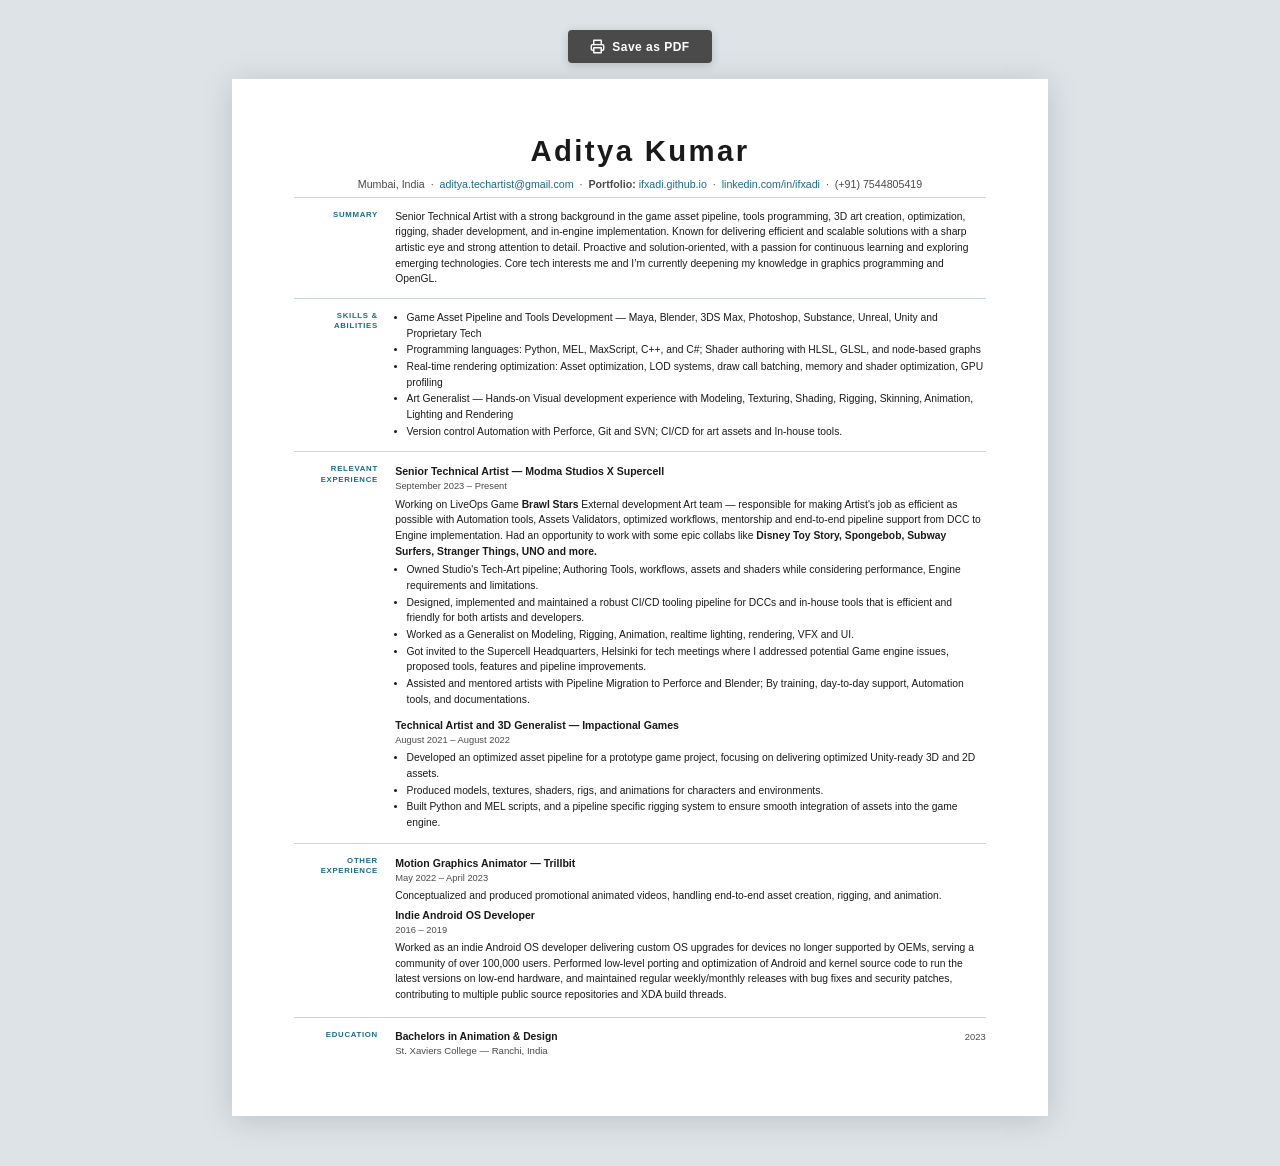
==== resume.html @ 78620d68 "updates" ====
<!DOCTYPE html>
<html lang="en">
<head>
    <meta charset="UTF-8">
    <meta name="viewport" content="width=device-width, initial-scale=1.0">
    <title>Aditya Kumar – Technical Artist Resume</title>
    <style>
        *, *::before, *::after {
            box-sizing: border-box;
            margin: 0;
            padding: 0;
        }

        :root {
            --accent: #1a6b8a;
            --text: #1a1a1a;
            --muted: #4a4a4a;
            --line: #c8d6dc;
        }

        body {
            font-family: Arial, Helvetica, sans-serif;
            background: #dde3e7;
            display: flex;
            flex-direction: column;
            align-items: center;
            padding: 30px 16px 50px;
            min-height: 100vh;
        }

        /* Print button */
        .print-btn {
            display: flex;
            align-items: center;
            gap: 7px;
            margin-bottom: 16px;
            background: #4a4a4a;
            color: #fff;
            border: none;
            padding: 9px 22px;
            font-family: Arial, Helvetica, sans-serif;
            font-size: 12px;
            font-weight: bold;
            letter-spacing: 0.04em;
            cursor: pointer;
            border-radius: 4px;
            box-shadow: 0 2px 10px rgba(0,0,0,0.18);
            transition: background 0.15s;
        }

            .print-btn:hover {
                background: #135570;
            }

            .print-btn svg {
                flex-shrink: 0;
            }

        .page {
            width: 8.5in;
            background: #fff;
            box-shadow: 0 4px 30px rgba(0,0,0,0.15);
            padding: 0.52in 0.65in 0.48in 0.65in;
            /* base font scaled to 90% of original 9pt */
            font-size: 8.1pt;
            line-height: 1.52;
            color: var(--text);
        }

        /* Header */
        .header {
            text-align: center;
            padding-bottom: 0.04in;
            border-bottom: 1.5px solid var(--line);
        }

            .header h1 {
                font-family: 'Montserrat', sans-serif;
                font-size: 22pt;
                font-weight: 700;
                letter-spacing: 0.08em;
                color: var(--text);
            }

            .header .contact {
                margin-top: 3px;
                /* 8pt × 0.9 */
                font-size: 8.0pt;
                color: var(--muted);
            }

                .header .contact a {
                    color: var(--accent);
                    text-decoration: none;
                }

        /* Sections */
        .section {
            display: table;
            width: 100%;
            padding: 0.115in 0;
            border-bottom: 1px solid var(--line);
        }

            .section:last-child {
                border-bottom: none;
            }

        .label {
            display: table-cell;
            width: 1.05in;
            padding-right: 0.18in;
            text-align: right;
            vertical-align: top;
            /* 6.5pt × 0.9 */
            font-size: 5.85pt;
            font-weight: bold;
            letter-spacing: 0.09em;
            text-transform: uppercase;
            color: var(--accent);
            padding-top: 1px;
            line-height: 1.3;
        }

        .body {
            display: table-cell;
            vertical-align: top;
            /* 8.6pt × 0.9 */
            font-size: 7.74pt;
            line-height: 1.52;
        }

        ul.skills, ul.bullets {
            padding-left: 1.1em;
            list-style: disc;
        }

            ul.skills li, ul.bullets li {
                margin-bottom: 1px;
            }

        .job {
            margin-bottom: 0.1in;
        }

            .job:last-child {
                margin-bottom: 0;
            }

        .job-header {
            font-weight: bold;
            /* 8.8pt × 0.9 */
            font-size: 7.92pt;
            color: var(--text);
        }

        .job-date {
            /* 7.8pt × 0.9 */
            font-size: 7.02pt;
            color: var(--muted);
            margin-bottom: 3px;
        }

        .job-prose {
            margin-bottom: 3px;
        }

        .edu-row {
            display: flex;
            justify-content: space-between;
            align-items: baseline;
        }

        .edu-degree {
            font-weight: bold;
            /* 8.6pt × 0.9 */
            font-size: 7.74pt;
        }

        .edu-school {
            /* 8pt × 0.9 */
            font-size: 7.2pt;
            color: var(--muted);
        }

        .edu-year {
            /* 7.8pt × 0.9 */
            font-size: 7.02pt;
            color: var(--muted);
            white-space: nowrap;
            margin-left: 8px;
        }

        /* Print */
        @media print {
            html, body {
                width: 100%;
                margin: 0;
                padding: 0;
                background: #fff;
                display: block;
                -webkit-print-color-adjust: exact;
                print-color-adjust: exact;
            }

            .print-btn {
                display: none;
            }

            .page {
                width: 100%;
                box-shadow: none;
                padding: 0.48in 0.60in 0.44in 0.60in;
            }

            @page {
                size: 8.5in 10.4in;
                margin: 0;
            }

            a {
                color: var(--accent) !important;
                text-decoration: underline !important;
            }
        }
    </style>
</head>
<body>

    <button class="print-btn" onclick="window.print()">
        <svg width="15" height="15" viewBox="0 0 24 24" fill="none" stroke="currentColor" stroke-width="2.2" stroke-linecap="round" stroke-linejoin="round">
            <polyline points="6 9 6 2 18 2 18 9" />
            <path d="M6 18H4a2 2 0 0 1-2-2v-5a2 2 0 0 1 2-2h16a2 2 0 0 1 2 2v5a2 2 0 0 1-2 2h-2" />
            <rect x="6" y="14" width="12" height="8" />
        </svg>
        Save as PDF
    </button>

    <div class="page">

        <!-- Header -->
        <div class="header">
            <h1>Aditya Kumar</h1>
            <div class="contact">
                Mumbai, India &nbsp;&middot;&nbsp;
                <a href="mailto:aditya.techartist@gmail.com">aditya.techartist@gmail.com</a> &nbsp;&middot;&nbsp;
                <strong>Portfolio:</strong>
                <a href="https://ifxadi.github.io">ifxadi.github.io</a>  &nbsp;&middot;&nbsp;
    <a href="https://linkedin.com/in/ifxadi">linkedin.com/in/ifxadi</a> &nbsp;&middot;&nbsp;
    (+91) 7544805419

</div>
        </div>

        <!-- Summary -->
        <div class="section">
            <div class="label">Summary</div>
            <div class="body">
                Senior Technical Artist with a strong background in the game asset pipeline, tools programming, 3D art creation, optimization, rigging, shader development, and in-engine implementation. Known for delivering efficient and scalable solutions with a sharp artistic eye and strong attention to detail. Proactive and solution-oriented, with a passion for continuous learning and exploring emerging technologies. Core tech interests me and I’m currently deepening my knowledge in graphics programming and OpenGL.
            </div>
        </div>

        <!-- Skills -->
        <div class="section">
            <div class="label">Skills &amp; Abilities</div>
            <div class="body">
                <ul class="skills">
                    <li>Game Asset Pipeline and Tools Development &mdash; Maya, Blender, 3DS Max, Photoshop, Substance, Unreal, Unity and Proprietary Tech</li>
                    <li>Programming languages: Python, MEL, MaxScript, C++, and C#; Shader authoring with HLSL, GLSL, and node-based graphs</li>
                    <li>Real-time rendering optimization: Asset optimization, LOD systems, draw call batching, memory and shader optimization, GPU profiling</li>
                    <li>Art Generalist &mdash; Hands-on Visual development experience with Modeling, Texturing, Shading, Rigging, Skinning, Animation, Lighting and Rendering</li>
                    <li>Version control Automation with Perforce, Git and SVN; CI/CD for art assets and In-house tools.</li>
                </ul>
            </div>
        </div>

        <!-- Relevant Experience -->
        <div class="section">
            <div class="label">Relevant Experience</div>
            <div class="body">

                <div class="job">
                    <div class="job-header">Senior Technical Artist &mdash; Modma Studios X Supercell </div>
                    <div class="job-date">September 2023 &ndash; Present</div>
                    <p class="job-prose">Working on LiveOps Game <strong>Brawl Stars</strong> External development Art team &mdash; responsible for making Artist's job as efficient as possible with Automation tools, Assets Validators, optimized workflows, mentorship and end-to-end pipeline support from DCC to Engine implementation. Had an opportunity to work with some epic collabs like <strong>Disney Toy Story, Spongebob, Subway Surfers, Stranger Things, UNO and more.</strong></p>
                    <ul class="bullets">
                        <li>Owned Studio's Tech-Art pipeline; Authoring Tools, workflows, assets and shaders while considering performance, Engine requirements and limitations.</li>
                        <li>Designed, implemented and maintained a robust CI/CD tooling pipeline for DCCs and in-house tools that is efficient and friendly for both artists and developers.</li>
                        <li>Worked as a Generalist on Modeling, Rigging, Animation, realtime lighting, rendering, VFX and UI.</li>
                        <li>Got invited to the Supercell Headquarters, Helsinki for tech meetings where I addressed potential Game engine issues, proposed tools, features and pipeline improvements.</li>
                        <li>Assisted and mentored artists with Pipeline Migration to Perforce and Blender; By training, day-to-day support, Automation tools, and documentations.</li>
                    </ul>
                </div>

                <div class="job">
                    <div class="job-header">Technical Artist and 3D Generalist &mdash; Impactional Games</div>
                    <div class="job-date">August 2021 &ndash; August 2022</div>
                    <ul class="bullets">
                        <li>Developed an optimized asset pipeline for a prototype game project, focusing on delivering optimized Unity-ready 3D and 2D assets.</li>
                        <li>Produced models, textures, shaders, rigs, and animations for characters and environments.</li>
                        <li>Built Python and MEL scripts, and a pipeline specific rigging system to ensure smooth integration of assets into the game engine.</li>
                    </ul>
                </div>

            </div>
        </div>

        <!-- Other Experience -->
        <div class="section">
            <div class="label">Other Experience</div>
            <div class="body">
                <div class="job">
                    <div class="job-header">Motion Graphics Animator &mdash; Trillbit</div>
                    <div class="job-date">May 2022 &ndash; April 2023</div>
                    <p class="job-prose">Conceptualized and produced promotional animated videos, handling end-to-end asset creation, rigging, and animation.</p>
                    <div class="job-header">Indie Android OS Developer</div>
                    <div class="job-date">2016 &ndash; 2019</div>
                    <p class="job-prose">Worked as an indie Android OS developer delivering custom OS upgrades for devices no longer supported by OEMs, serving a community of over 100,000 users. Performed low-level porting and optimization of Android and kernel source code to run the latest versions on low-end hardware, and maintained regular weekly/monthly releases with bug fixes and security patches, contributing to multiple public source repositories and XDA build threads.</p>
                </div>
            </div>
        </div>

        <!-- Education -->
        <div class="section">
            <div class="label">Education</div>
            <div class="body">
                <div class="edu-row">
                    <div>
                        <div class="edu-degree">Bachelors in Animation &amp; Design</div>
                        <div class="edu-school">St. Xaviers College &mdash; Ranchi, India</div>
                    </div>
                    <div class="edu-year">2023</div>
                </div>
            </div>
        </div>

    </div><!-- .page -->

</body>
</html>
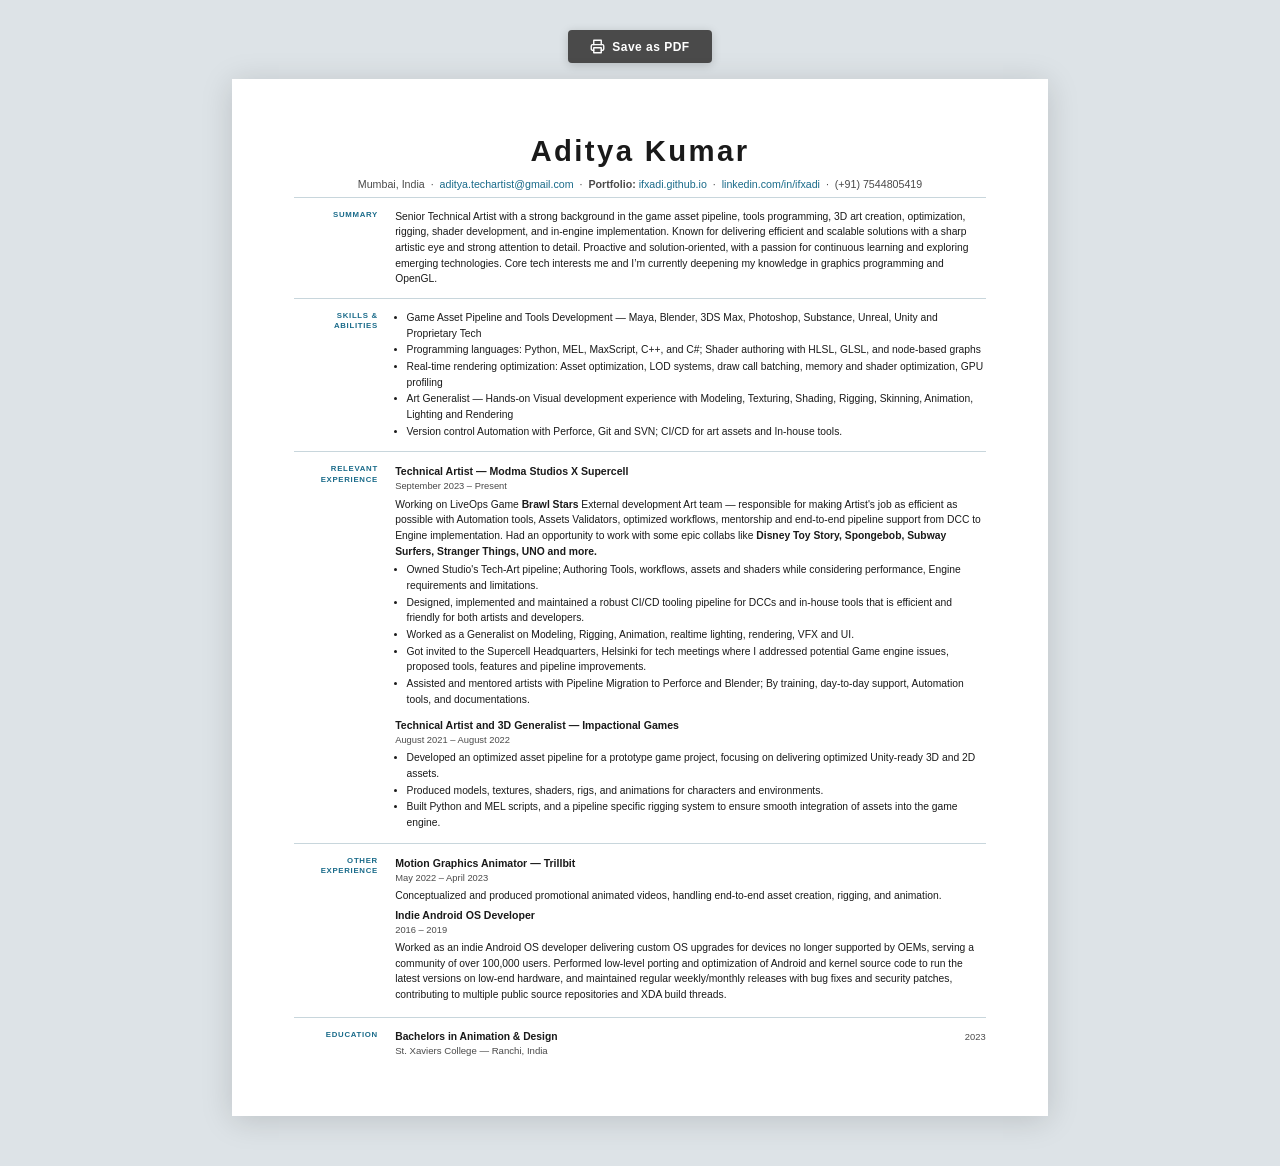
==== commit 5de0c35f: "Add earendel to portfolio" ====
--- a/resume.html
+++ b/resume.html
@@ -280,7 +280,7 @@
             <div class="body">
 
                 <div class="job">
-                    <div class="job-header">Senior Technical Artist &mdash; Modma Studios X Supercell </div>
+                    <div class="job-header">Technical Artist &mdash; Modma Studios X Supercell </div>
                     <div class="job-date">September 2023 &ndash; Present</div>
                     <p class="job-prose">Working on LiveOps Game <strong>Brawl Stars</strong> External development Art team &mdash; responsible for making Artist's job as efficient as possible with Automation tools, Assets Validators, optimized workflows, mentorship and end-to-end pipeline support from DCC to Engine implementation. Had an opportunity to work with some epic collabs like <strong>Disney Toy Story, Spongebob, Subway Surfers, Stranger Things, UNO and more.</strong></p>
                     <ul class="bullets">
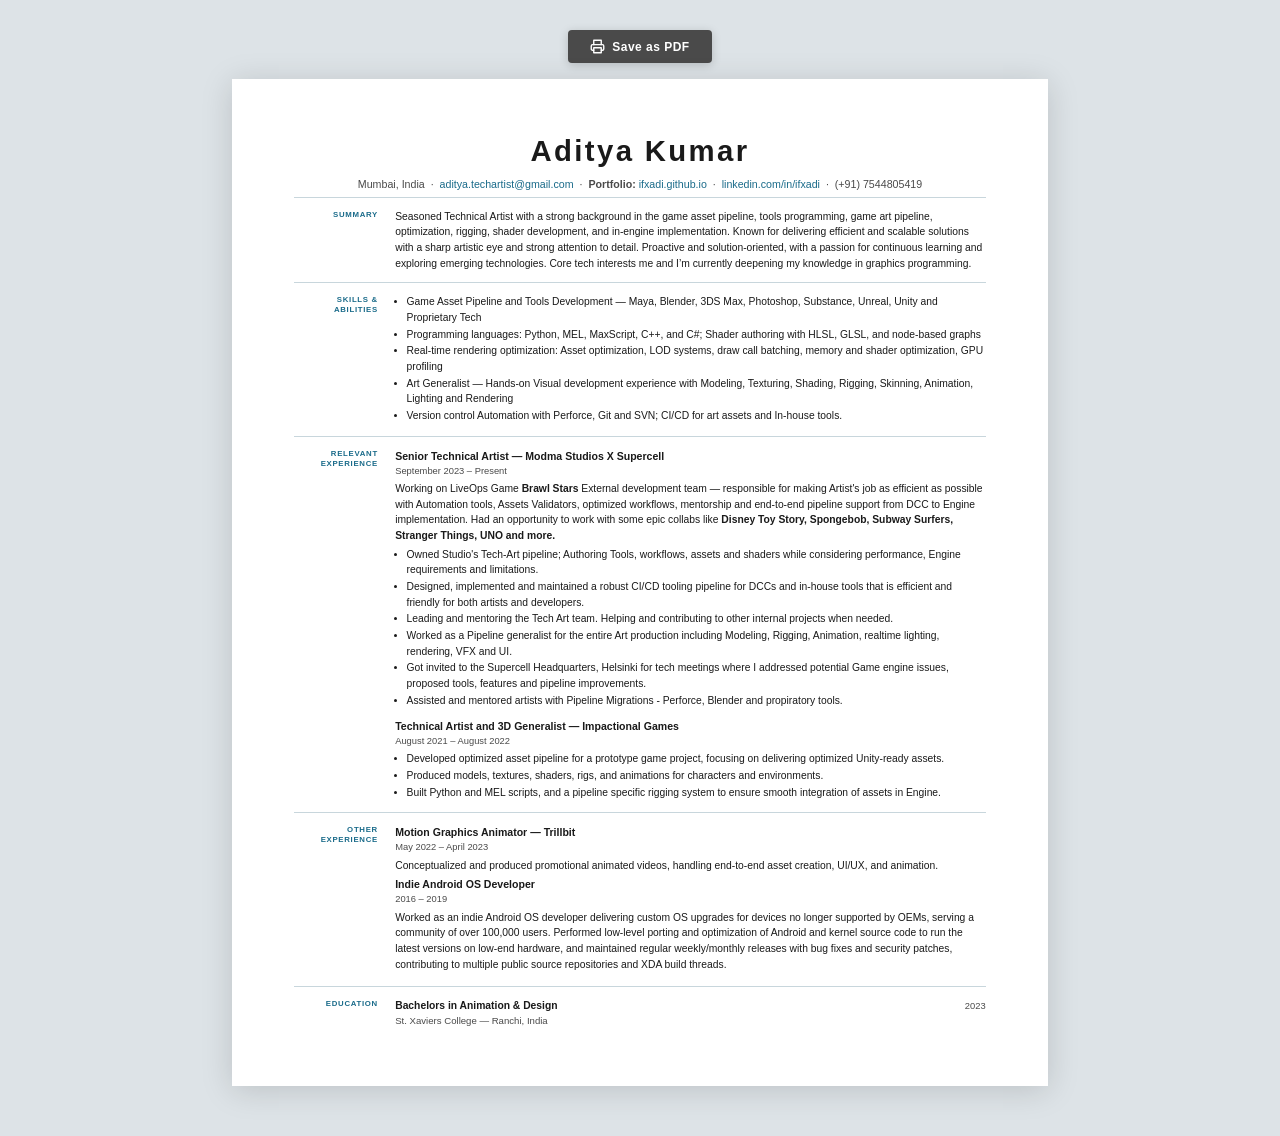
==== commit 8753ac50: "update resume" ====
--- a/resume.html
+++ b/resume.html
@@ -256,7 +256,7 @@
         <div class="section">
             <div class="label">Summary</div>
             <div class="body">
-                Senior Technical Artist with a strong background in the game asset pipeline, tools programming, 3D art creation, optimization, rigging, shader development, and in-engine implementation. Known for delivering efficient and scalable solutions with a sharp artistic eye and strong attention to detail. Proactive and solution-oriented, with a passion for continuous learning and exploring emerging technologies. Core tech interests me and I’m currently deepening my knowledge in graphics programming and OpenGL.
+                 Seasoned Technical Artist with a strong background in the game asset pipeline, tools programming, game art pipeline, optimization, rigging, shader development, and in-engine implementation. Known for delivering efficient and scalable solutions with a sharp artistic eye and strong attention to detail. Proactive and solution-oriented, with a passion for continuous learning and exploring emerging technologies. Core tech interests me and I’m currently deepening my knowledge in graphics programming.
             </div>
         </div>
 
@@ -280,15 +280,16 @@
             <div class="body">
 
                 <div class="job">
-                    <div class="job-header">Technical Artist &mdash; Modma Studios X Supercell </div>
+                    <div class="job-header">Senior Technical Artist &mdash; Modma Studios X Supercell </div>
                     <div class="job-date">September 2023 &ndash; Present</div>
-                    <p class="job-prose">Working on LiveOps Game <strong>Brawl Stars</strong> External development Art team &mdash; responsible for making Artist's job as efficient as possible with Automation tools, Assets Validators, optimized workflows, mentorship and end-to-end pipeline support from DCC to Engine implementation. Had an opportunity to work with some epic collabs like <strong>Disney Toy Story, Spongebob, Subway Surfers, Stranger Things, UNO and more.</strong></p>
+                    <p class="job-prose">Working on LiveOps Game <strong>Brawl Stars</strong> External development team &mdash; responsible for making Artist's job as efficient as possible with Automation tools, Assets Validators, optimized workflows, mentorship and end-to-end pipeline support from DCC to Engine implementation. Had an opportunity to work with some epic collabs like <strong>Disney Toy Story, Spongebob, Subway Surfers, Stranger Things, UNO and more.</strong></p>
                     <ul class="bullets">
                         <li>Owned Studio's Tech-Art pipeline; Authoring Tools, workflows, assets and shaders while considering performance, Engine requirements and limitations.</li>
                         <li>Designed, implemented and maintained a robust CI/CD tooling pipeline for DCCs and in-house tools that is efficient and friendly for both artists and developers.</li>
-                        <li>Worked as a Generalist on Modeling, Rigging, Animation, realtime lighting, rendering, VFX and UI.</li>
+                        <li>Leading and mentoring the Tech Art team. Helping and contributing to other internal projects when needed.</li>
+                        <li>Worked as a Pipeline generalist for the entire Art production including Modeling, Rigging, Animation, realtime lighting, rendering, VFX and UI.</li>
                         <li>Got invited to the Supercell Headquarters, Helsinki for tech meetings where I addressed potential Game engine issues, proposed tools, features and pipeline improvements.</li>
-                        <li>Assisted and mentored artists with Pipeline Migration to Perforce and Blender; By training, day-to-day support, Automation tools, and documentations.</li>
+                        <li>Assisted and mentored artists with Pipeline Migrations - Perforce, Blender and propiratory tools.</li>
                     </ul>
                 </div>
 
@@ -296,9 +297,9 @@
                     <div class="job-header">Technical Artist and 3D Generalist &mdash; Impactional Games</div>
                     <div class="job-date">August 2021 &ndash; August 2022</div>
                     <ul class="bullets">
-                        <li>Developed an optimized asset pipeline for a prototype game project, focusing on delivering optimized Unity-ready 3D and 2D assets.</li>
+                        <li>Developed optimized asset pipeline for a prototype game project, focusing on delivering optimized Unity-ready assets.</li>
                         <li>Produced models, textures, shaders, rigs, and animations for characters and environments.</li>
-                        <li>Built Python and MEL scripts, and a pipeline specific rigging system to ensure smooth integration of assets into the game engine.</li>
+                        <li>Built Python and MEL scripts, and a pipeline specific rigging system to ensure smooth integration of assets in Engine.</li>
                     </ul>
                 </div>
 
@@ -312,7 +313,7 @@
                 <div class="job">
                     <div class="job-header">Motion Graphics Animator &mdash; Trillbit</div>
                     <div class="job-date">May 2022 &ndash; April 2023</div>
-                    <p class="job-prose">Conceptualized and produced promotional animated videos, handling end-to-end asset creation, rigging, and animation.</p>
+                    <p class="job-prose">Conceptualized and produced promotional animated videos, handling end-to-end asset creation, UI/UX, and animation.</p>
                     <div class="job-header">Indie Android OS Developer</div>
                     <div class="job-date">2016 &ndash; 2019</div>
                     <p class="job-prose">Worked as an indie Android OS developer delivering custom OS upgrades for devices no longer supported by OEMs, serving a community of over 100,000 users. Performed low-level porting and optimization of Android and kernel source code to run the latest versions on low-end hardware, and maintained regular weekly/monthly releases with bug fixes and security patches, contributing to multiple public source repositories and XDA build threads.</p>
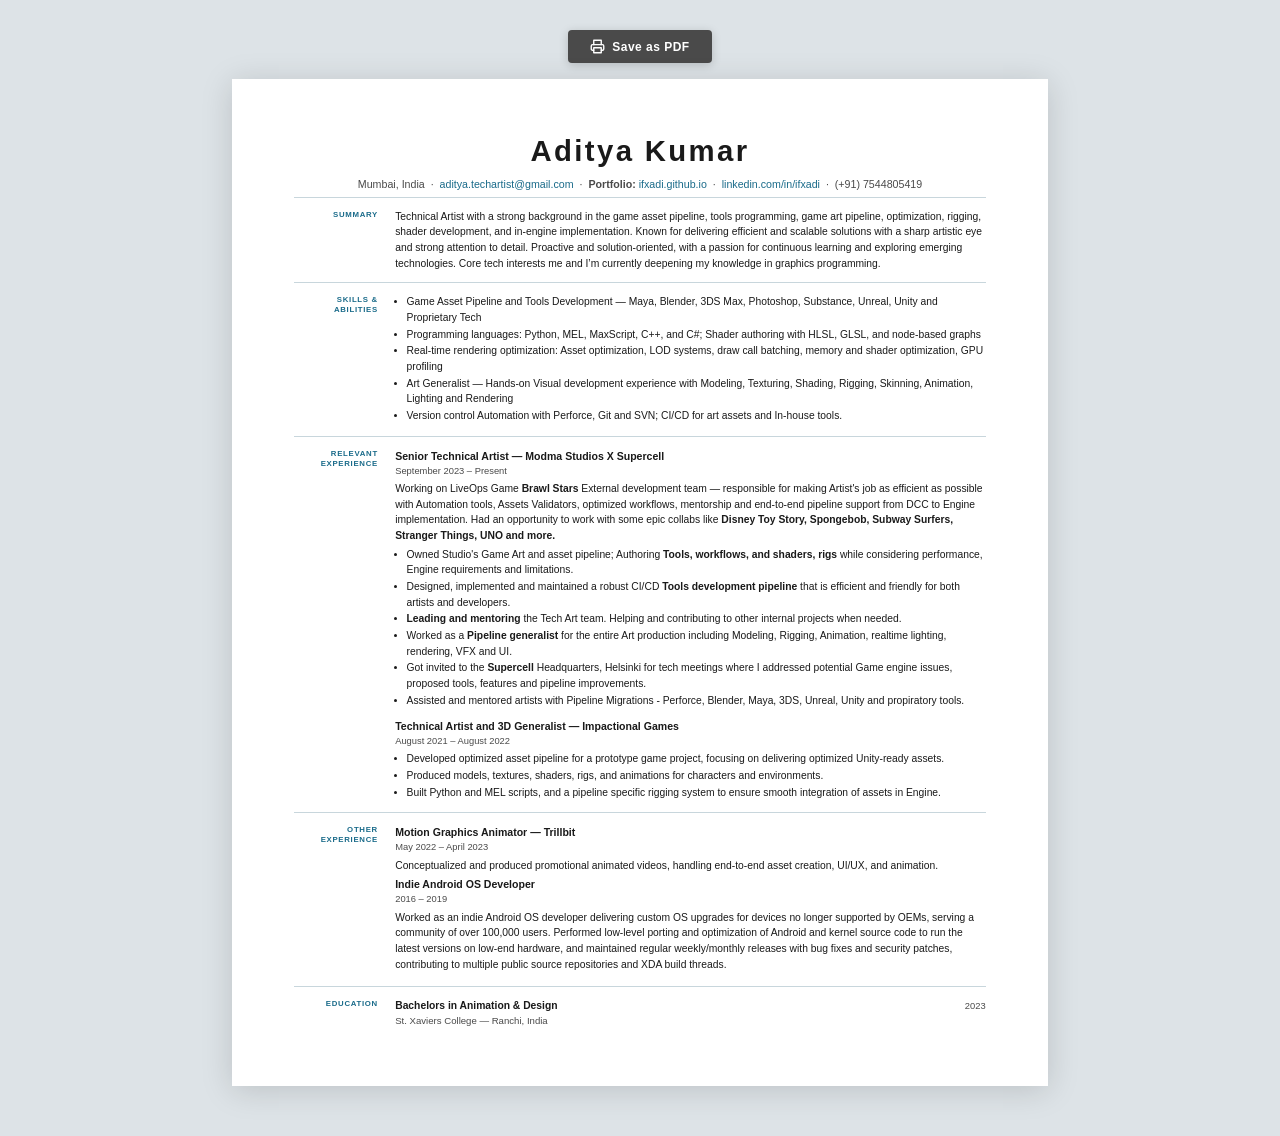
==== commit d3259ad3: "resume update" ====
--- a/resume.html
+++ b/resume.html
@@ -256,7 +256,7 @@
         <div class="section">
             <div class="label">Summary</div>
             <div class="body">
-                 Seasoned Technical Artist with a strong background in the game asset pipeline, tools programming, game art pipeline, optimization, rigging, shader development, and in-engine implementation. Known for delivering efficient and scalable solutions with a sharp artistic eye and strong attention to detail. Proactive and solution-oriented, with a passion for continuous learning and exploring emerging technologies. Core tech interests me and I’m currently deepening my knowledge in graphics programming.
+                Technical Artist with a strong background in the game asset pipeline, tools programming, game art pipeline, optimization, rigging, shader development, and in-engine implementation. Known for delivering efficient and scalable solutions with a sharp artistic eye and strong attention to detail. Proactive and solution-oriented, with a passion for continuous learning and exploring emerging technologies. Core tech interests me and I’m currently deepening my knowledge in graphics programming.
             </div>
         </div>
 
@@ -284,12 +284,12 @@
                     <div class="job-date">September 2023 &ndash; Present</div>
                     <p class="job-prose">Working on LiveOps Game <strong>Brawl Stars</strong> External development team &mdash; responsible for making Artist's job as efficient as possible with Automation tools, Assets Validators, optimized workflows, mentorship and end-to-end pipeline support from DCC to Engine implementation. Had an opportunity to work with some epic collabs like <strong>Disney Toy Story, Spongebob, Subway Surfers, Stranger Things, UNO and more.</strong></p>
                     <ul class="bullets">
-                        <li>Owned Studio's Tech-Art pipeline; Authoring Tools, workflows, assets and shaders while considering performance, Engine requirements and limitations.</li>
-                        <li>Designed, implemented and maintained a robust CI/CD tooling pipeline for DCCs and in-house tools that is efficient and friendly for both artists and developers.</li>
-                        <li>Leading and mentoring the Tech Art team. Helping and contributing to other internal projects when needed.</li>
-                        <li>Worked as a Pipeline generalist for the entire Art production including Modeling, Rigging, Animation, realtime lighting, rendering, VFX and UI.</li>
-                        <li>Got invited to the Supercell Headquarters, Helsinki for tech meetings where I addressed potential Game engine issues, proposed tools, features and pipeline improvements.</li>
-                        <li>Assisted and mentored artists with Pipeline Migrations - Perforce, Blender and propiratory tools.</li>
+                        <li>Owned Studio's Game Art and asset pipeline; Authoring <strong>Tools, workflows, and shaders, rigs</strong> while considering performance, Engine requirements and limitations.</li>
+                        <li>Designed, implemented and maintained a robust CI/CD <strong>Tools development pipeline</strong> that is efficient and friendly for both artists and developers.</li>
+                        <li><strong>Leading and mentoring</strong> the Tech Art team. Helping and contributing to other internal projects when needed.</li>
+                        <li>Worked as a <strong>Pipeline generalist</strong> for the entire Art production including Modeling, Rigging, Animation, realtime lighting, rendering, VFX and UI.</li>
+                        <li>Got invited to the <strong>Supercell</strong> Headquarters, Helsinki for tech meetings where I addressed potential Game engine issues, proposed tools, features and pipeline improvements.</li>
+                        <li>Assisted and mentored artists with Pipeline Migrations - Perforce, Blender, Maya, 3DS, Unreal, Unity and propiratory tools.</li>
                     </ul>
                 </div>
 
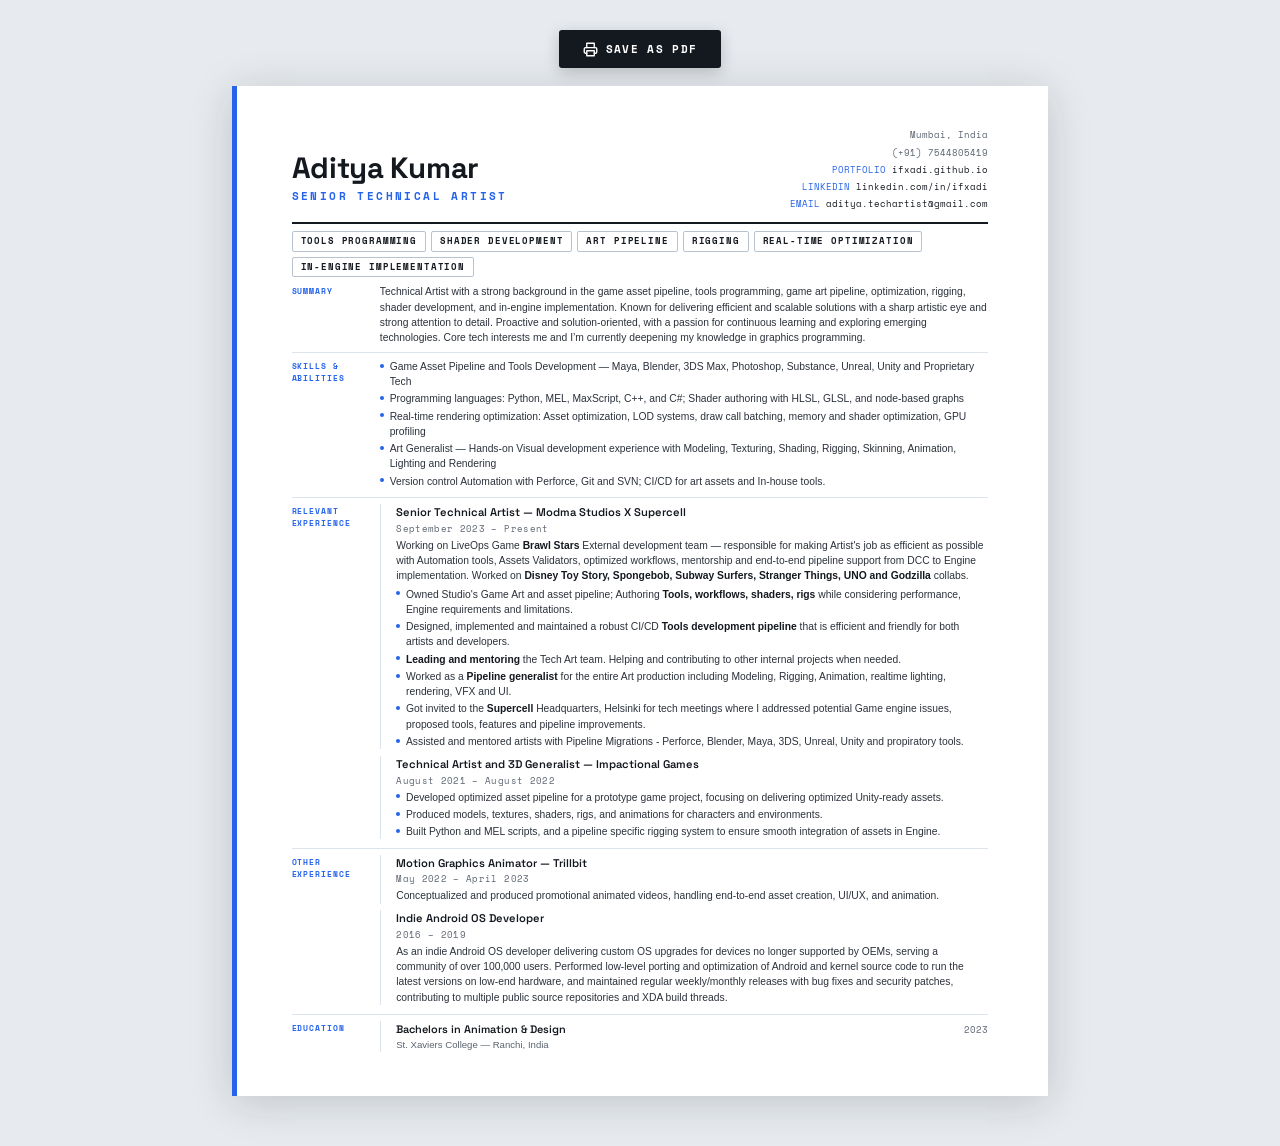
==== commit bde3bc7e: "Website upgrade" ====
--- a/resume.html
+++ b/resume.html
@@ -3,24 +3,28 @@
 <head>
     <meta charset="UTF-8">
     <meta name="viewport" content="width=device-width, initial-scale=1.0">
-    <title>Aditya Kumar – Technical Artist Resume</title>
+    <title>Aditya Kumar – Senior Technical Artist Resume</title>
+    <link rel="preconnect" href="https://fonts.googleapis.com">
+    <link rel="preconnect" href="https://fonts.gstatic.com" crossorigin>
+    <link href="https://fonts.googleapis.com/css2?family=Space+Grotesk:wght@500;600;700&family=Space+Mono:wght@400;700&display=swap" rel="stylesheet">
     <style>
-        *, *::before, *::after {
-            box-sizing: border-box;
-            margin: 0;
-            padding: 0;
-        }
+        *, *::before, *::after { box-sizing: border-box; margin: 0; padding: 0; }
 
         :root {
-            --accent: #1a6b8a;
-            --text: #1a1a1a;
-            --muted: #4a4a4a;
-            --line: #c8d6dc;
+            --accent: #2563eb;
+            --ink: #14181f;
+            --text: #2b313b;
+            --muted: #5b6470;
+            --line: #dde3ea;
+            --line-strong: #b9c2cf;
+            --disp: 'Space Grotesk', 'Segoe UI', Arial, sans-serif;
+            --mono: 'Space Mono', 'Courier New', monospace;
+            --body: Arial, Helvetica, sans-serif;
         }
 
         body {
-            font-family: Arial, Helvetica, sans-serif;
-            background: #dde3e7;
+            font-family: var(--body);
+            background: #e7ebef;
             display: flex;
             flex-direction: column;
             align-items: center;
@@ -28,200 +32,129 @@
             min-height: 100vh;
         }
 
-        /* Print button */
         .print-btn {
-            display: flex;
-            align-items: center;
-            gap: 7px;
-            margin-bottom: 16px;
-            background: #4a4a4a;
-            color: #fff;
-            border: none;
-            padding: 9px 22px;
-            font-family: Arial, Helvetica, sans-serif;
-            font-size: 12px;
-            font-weight: bold;
-            letter-spacing: 0.04em;
-            cursor: pointer;
-            border-radius: 4px;
-            box-shadow: 0 2px 10px rgba(0,0,0,0.18);
+            display: flex; align-items: center; gap: 8px;
+            margin-bottom: 18px;
+            background: var(--ink); color: #fff; border: none;
+            padding: 11px 24px;
+            font-family: var(--mono); font-size: 11px; font-weight: 700;
+            letter-spacing: 0.12em; text-transform: uppercase;
+            cursor: pointer; border-radius: 3px;
+            box-shadow: 0 4px 16px rgba(0,0,0,0.2);
             transition: background 0.15s;
         }
-
-            .print-btn:hover {
-                background: #135570;
-            }
-
-            .print-btn svg {
-                flex-shrink: 0;
-            }
+        .print-btn:hover { background: var(--accent); }
+        .print-btn svg { flex-shrink: 0; }
 
         .page {
             width: 8.5in;
             background: #fff;
-            box-shadow: 0 4px 30px rgba(0,0,0,0.15);
-            padding: 0.52in 0.65in 0.48in 0.65in;
-            /* base font scaled to 90% of original 9pt */
+            box-shadow: 0 6px 40px rgba(20,24,31,0.18);
+            padding: 0.42in 0.62in 0.4in;
             font-size: 8.1pt;
-            line-height: 1.52;
+            line-height: 1.46;
             color: var(--text);
-        }
-
-        /* Header */
+            position: relative;
+        }
+        /* unique accent spine down the left edge */
+        .page::before {
+            content: ""; position: absolute; top: 0; bottom: 0; left: 0;
+            width: 5px; background: var(--accent);
+        }
+
+        /* ── Header ─────────────────────────────────── */
         .header {
-            text-align: center;
-            padding-bottom: 0.04in;
-            border-bottom: 1.5px solid var(--line);
-        }
-
-            .header h1 {
-                font-family: 'Montserrat', sans-serif;
-                font-size: 22pt;
-                font-weight: 700;
-                letter-spacing: 0.08em;
-                color: var(--text);
-            }
-
-            .header .contact {
-                margin-top: 3px;
-                /* 8pt × 0.9 */
-                font-size: 8.0pt;
-                color: var(--muted);
-            }
-
-                .header .contact a {
-                    color: var(--accent);
-                    text-decoration: none;
-                }
-
-        /* Sections */
+            display: flex; justify-content: space-between; align-items: flex-start;
+            gap: 24px; padding-bottom: 0.1in;
+            border-bottom: 2px solid var(--ink);
+        }
+        .header h1 {
+            font-family: var(--disp); font-weight: 700;
+            font-size: 22pt; letter-spacing: -0.01em; line-height: 0.95;
+            color: var(--ink);
+        }
+        .header .role {
+            font-family: var(--mono); font-weight: 700;
+            font-size: 8.2pt; letter-spacing: 0.22em; text-transform: uppercase;
+            color: var(--accent); margin-top: 6px;
+        }
+        .header .contact {
+            font-family: var(--mono); font-size: 7.0pt; line-height: 1.85;
+            color: var(--muted); text-align: right; white-space: nowrap;
+        }
+        .header .contact a { color: var(--ink); text-decoration: none; }
+        .header .contact .lbl { color: var(--accent); }
+
+        /* specialties strip */
+        .specialties {
+            display: flex; flex-wrap: wrap; gap: 5px;
+            padding: 0.075in 0 0.01in;
+        }
+        .chip {
+            font-family: var(--mono); font-size: 6.4pt; font-weight: 700;
+            letter-spacing: 0.1em; text-transform: uppercase;
+            color: var(--ink); border: 1px solid var(--line-strong);
+            padding: 3px 8px; border-radius: 2px;
+        }
+
+        /* ── Sections ───────────────────────────────── */
         .section {
-            display: table;
-            width: 100%;
-            padding: 0.115in 0;
+            display: table; width: 100%;
+            padding: 0.065in 0;
             border-bottom: 1px solid var(--line);
         }
-
-            .section:last-child {
-                border-bottom: none;
-            }
+        .section:last-child { border-bottom: none; }
 
         .label {
-            display: table-cell;
-            width: 1.05in;
-            padding-right: 0.18in;
-            text-align: right;
-            vertical-align: top;
-            /* 6.5pt × 0.9 */
-            font-size: 5.85pt;
-            font-weight: bold;
-            letter-spacing: 0.09em;
-            text-transform: uppercase;
-            color: var(--accent);
-            padding-top: 1px;
-            line-height: 1.3;
-        }
-
-        .body {
-            display: table-cell;
-            vertical-align: top;
-            /* 8.6pt × 0.9 */
-            font-size: 7.74pt;
-            line-height: 1.52;
-        }
-
-        ul.skills, ul.bullets {
-            padding-left: 1.1em;
-            list-style: disc;
-        }
-
-            ul.skills li, ul.bullets li {
-                margin-bottom: 1px;
-            }
-
-        .job {
-            margin-bottom: 0.1in;
-        }
-
-            .job:last-child {
-                margin-bottom: 0;
-            }
-
-        .job-header {
-            font-weight: bold;
-            /* 8.8pt × 0.9 */
-            font-size: 7.92pt;
-            color: var(--text);
-        }
-
+            display: table-cell; width: 0.92in;
+            padding-right: 0.12in; vertical-align: top; padding-top: 1px;
+            font-family: var(--mono); font-size: 6.0pt; font-weight: 700;
+            letter-spacing: 0.12em; text-transform: uppercase;
+            color: var(--accent); line-height: 1.5;
+        }
+        .label .num {
+            display: block; font-size: 6.4pt; color: var(--line-strong);
+            margin-bottom: 2px;
+        }
+
+        .body { display: table-cell; vertical-align: top; font-size: 7.74pt; line-height: 1.48; }
+        .body strong { color: var(--ink); }
+
+        ul.skills, ul.bullets { padding-left: 0; list-style: none; }
+        ul.skills li, ul.bullets li {
+            position: relative; padding-left: 0.95em; margin-bottom: 2px;
+        }
+        ul.skills li::before, ul.bullets li::before {
+            content: ""; position: absolute; left: 0; top: 0.46em;
+            width: 4px; height: 4px; background: var(--accent);
+            border-radius: 50%;
+        }
+
+        .job { margin-bottom: 0.07in; padding-left: 0.16in; border-left: 1px solid var(--line); }
+        .job:last-child { margin-bottom: 0; }
+        .job-header { font-family: var(--disp); font-weight: 600; font-size: 8.4pt; color: var(--ink); }
         .job-date {
-            /* 7.8pt × 0.9 */
-            font-size: 7.02pt;
-            color: var(--muted);
-            margin-bottom: 3px;
-        }
-
-        .job-prose {
-            margin-bottom: 3px;
-        }
-
-        .edu-row {
-            display: flex;
-            justify-content: space-between;
-            align-items: baseline;
-        }
-
-        .edu-degree {
-            font-weight: bold;
-            /* 8.6pt × 0.9 */
-            font-size: 7.74pt;
-        }
-
-        .edu-school {
-            /* 8pt × 0.9 */
-            font-size: 7.2pt;
-            color: var(--muted);
-        }
-
-        .edu-year {
-            /* 7.8pt × 0.9 */
-            font-size: 7.02pt;
-            color: var(--muted);
-            white-space: nowrap;
-            margin-left: 8px;
-        }
-
-        /* Print */
+            font-family: var(--mono); font-size: 6.6pt; letter-spacing: 0.04em;
+            color: var(--muted); margin: 1px 0 3px;
+        }
+        .job-prose { margin-bottom: 3px; }
+
+        .edu-row { display: flex; justify-content: space-between; align-items: baseline; padding-left: 0.16in; border-left: 1px solid var(--line); }
+        .edu-degree { font-family: var(--disp); font-weight: 600; font-size: 8.2pt; color: var(--ink); }
+        .edu-school { font-size: 7.2pt; color: var(--muted); }
+        .edu-year { font-family: var(--mono); font-size: 6.8pt; color: var(--muted); white-space: nowrap; margin-left: 8px; }
+
+        /* ── Print ──────────────────────────────────── */
         @media print {
             html, body {
-                width: 100%;
-                margin: 0;
-                padding: 0;
-                background: #fff;
+                width: 100%; margin: 0; padding: 0; background: #fff;
                 display: block;
-                -webkit-print-color-adjust: exact;
-                print-color-adjust: exact;
+                -webkit-print-color-adjust: exact; print-color-adjust: exact;
             }
-
-            .print-btn {
-                display: none;
-            }
-
-            .page {
-                width: 100%;
-                box-shadow: none;
-                padding: 0.48in 0.60in 0.44in 0.60in;
-            }
-
-            @page {
-                size: 8.5in 10.4in;
-                margin: 0;
-            }
-
-            a {
-                color: var(--accent) !important;
-                text-decoration: underline !important;
-            }
+            .print-btn { display: none; }
+            .page { width: 100%; box-shadow: none; padding: 0.4in 0.58in 0.36in; }
+            @page { size: 8.5in 11in; margin: 0; }
+            .header .contact a, .body a { color: var(--ink) !important; }
         }
     </style>
 </head>
@@ -240,23 +173,34 @@
 
         <!-- Header -->
         <div class="header">
-            <h1>Aditya Kumar</h1>
+            <div style="margin-top: 0.3in;">
+                <h1>Aditya Kumar</h1>
+                <div class="role">Senior Technical Artist</div>
+            </div>
             <div class="contact">
-                Mumbai, India &nbsp;&middot;&nbsp;
-                <a href="mailto:aditya.techartist@gmail.com">aditya.techartist@gmail.com</a> &nbsp;&middot;&nbsp;
-                <strong>Portfolio:</strong>
-                <a href="https://ifxadi.github.io">ifxadi.github.io</a>  &nbsp;&middot;&nbsp;
-    <a href="https://linkedin.com/in/ifxadi">linkedin.com/in/ifxadi</a> &nbsp;&middot;&nbsp;
-    (+91) 7544805419
-
-</div>
+                Mumbai, India<br>
+                (+91) 7544805419<br>
+                <span class="lbl">PORTFOLIO</span> <a href="https://ifxadi.github.io">ifxadi.github.io</a><br>
+                <span class="lbl">LINKEDIN</span> <a href="https://linkedin.com/in/ifxadi">linkedin.com/in/ifxadi</a><br>
+                <span class="lbl">EMAIL</span> <a href="mailto:aditya.techartist@gmail.com">aditya.techartist@gmail.com</a>
+            </div>
+        </div>
+
+        <!-- Specialties -->
+        <div class="specialties">
+            <span class="chip">Tools Programming</span>
+            <span class="chip">Shader Development</span>
+            <span class="chip">Art Pipeline</span>
+            <span class="chip">Rigging</span>
+            <span class="chip">Real-time Optimization</span>
+            <span class="chip">In-engine Implementation</span>
         </div>
 
         <!-- Summary -->
         <div class="section">
             <div class="label">Summary</div>
             <div class="body">
-                Technical Artist with a strong background in the game asset pipeline, tools programming, game art pipeline, optimization, rigging, shader development, and in-engine implementation. Known for delivering efficient and scalable solutions with a sharp artistic eye and strong attention to detail. Proactive and solution-oriented, with a passion for continuous learning and exploring emerging technologies. Core tech interests me and I’m currently deepening my knowledge in graphics programming.
+                Technical Artist with a strong background in the game asset pipeline, tools programming, game art pipeline, optimization, rigging, shader development, and in-engine implementation. Known for delivering efficient and scalable solutions with a sharp artistic eye and strong attention to detail. Proactive and solution-oriented, with a passion for continuous learning and exploring emerging technologies. Core tech interests me and I&rsquo;m currently deepening my knowledge in graphics programming.
             </div>
         </div>
 
@@ -280,11 +224,11 @@
             <div class="body">
 
                 <div class="job">
-                    <div class="job-header">Senior Technical Artist &mdash; Modma Studios X Supercell </div>
+                    <div class="job-header">Senior Technical Artist &mdash; Modma Studios X Supercell</div>
                     <div class="job-date">September 2023 &ndash; Present</div>
-                    <p class="job-prose">Working on LiveOps Game <strong>Brawl Stars</strong> External development team &mdash; responsible for making Artist's job as efficient as possible with Automation tools, Assets Validators, optimized workflows, mentorship and end-to-end pipeline support from DCC to Engine implementation. Had an opportunity to work with some epic collabs like <strong>Disney Toy Story, Spongebob, Subway Surfers, Stranger Things, UNO and more.</strong></p>
+                    <p class="job-prose">Working on LiveOps Game <strong>Brawl Stars</strong> External development team &mdash; responsible for making Artist's job as efficient as possible with Automation tools, Assets Validators, optimized workflows, mentorship and end-to-end pipeline support from DCC to Engine implementation. Worked on <strong>Disney Toy Story, Spongebob, Subway Surfers, Stranger Things, UNO and Godzilla </strong>collabs.</p>
                     <ul class="bullets">
-                        <li>Owned Studio's Game Art and asset pipeline; Authoring <strong>Tools, workflows, and shaders, rigs</strong> while considering performance, Engine requirements and limitations.</li>
+                        <li>Owned Studio's Game Art and asset pipeline; Authoring <strong>Tools, workflows, shaders, rigs</strong> while considering performance, Engine requirements and limitations.</li>
                         <li>Designed, implemented and maintained a robust CI/CD <strong>Tools development pipeline</strong> that is efficient and friendly for both artists and developers.</li>
                         <li><strong>Leading and mentoring</strong> the Tech Art team. Helping and contributing to other internal projects when needed.</li>
                         <li>Worked as a <strong>Pipeline generalist</strong> for the entire Art production including Modeling, Rigging, Animation, realtime lighting, rendering, VFX and UI.</li>
@@ -314,9 +258,11 @@
                     <div class="job-header">Motion Graphics Animator &mdash; Trillbit</div>
                     <div class="job-date">May 2022 &ndash; April 2023</div>
                     <p class="job-prose">Conceptualized and produced promotional animated videos, handling end-to-end asset creation, UI/UX, and animation.</p>
+                </div>
+                <div class="job">
                     <div class="job-header">Indie Android OS Developer</div>
                     <div class="job-date">2016 &ndash; 2019</div>
-                    <p class="job-prose">Worked as an indie Android OS developer delivering custom OS upgrades for devices no longer supported by OEMs, serving a community of over 100,000 users. Performed low-level porting and optimization of Android and kernel source code to run the latest versions on low-end hardware, and maintained regular weekly/monthly releases with bug fixes and security patches, contributing to multiple public source repositories and XDA build threads.</p>
+                    <p class="job-prose">As an indie Android OS developer delivering custom OS upgrades for devices no longer supported by OEMs, serving a community of over 100,000 users. Performed low-level porting and optimization of Android and kernel source code to run the latest versions on low-end hardware, and maintained regular weekly/monthly releases with bug fixes and security patches, contributing to multiple public source repositories and XDA build threads.</p>
                 </div>
             </div>
         </div>
@@ -337,5 +283,5 @@
 
     </div><!-- .page -->
 
-</body>
+<script data-cfasync="false" src="/cdn-cgi/scripts/5c5dd728/cloudflare-static/email-decode.min.js"></script></body>
 </html>
